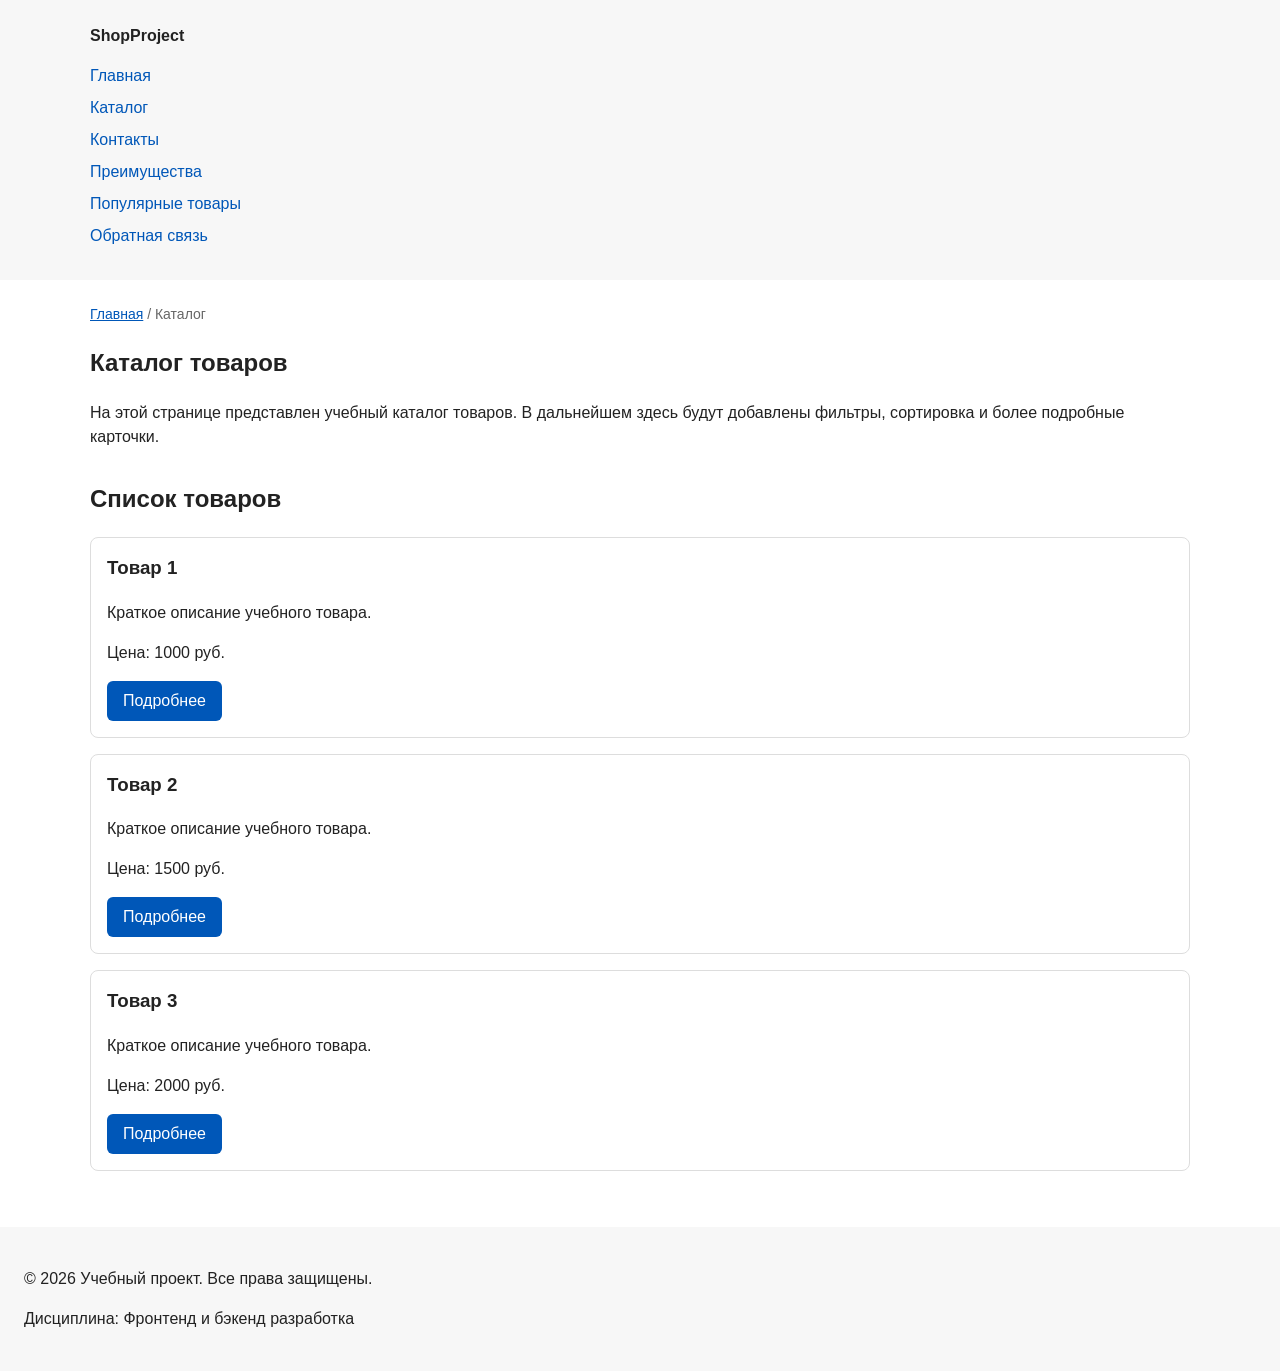
==== catalog.html @ 83f42b80 "feat: add multi-page structure navigation and anchors" ====
<!DOCTYPE html>
<html lang="ru">
<head>
  <meta charset="UTF-8">
  <meta name="viewport" content="width=device-width, initial-scale=1.0">
  <meta name="description" content="Каталог товаров учебного интернет-магазина.">
  <title>Каталог товаров — Учебный интернет-магазин</title>
  <link rel="stylesheet" href="css/style.css">
</head>
<body>
  <header>
    <div class="site-header">
      <a class="site-logo" href="index.html">ShopProject</a>

      <nav class="site-nav" aria-label="Основная навигация">
        <ul class="site-nav__list">
          <li><a href="index.html">Главная</a></li>
          <li><a href="catalog.html">Каталог</a></li>
          <li><a href="contacts.html">Контакты</a></li>
          <li><a href="index.html#advantages">Преимущества</a></li>
          <li><a href="index.html#popular">Популярные товары</a></li>
          <li><a href="index.html#contacts">Обратная связь</a></li>
        </ul>
      </nav>
    </div>
  </header>

  <main>
    <nav class="breadcrumbs" aria-label="Хлебные крошки">
      <a href="index.html">Главная</a>
      <span>Каталог</span>
    </nav>

    <section class="section">
      <h1>Каталог товаров</h1>
      <p>
        На этой странице представлен учебный каталог товаров.
        В дальнейшем здесь будут добавлены фильтры, сортировка и более
        подробные карточки.
      </p>
    </section>

    <section class="section">
      <h2>Список товаров</h2>

      <article class="product-card">
        <h3>Товар 1</h3>
        <p>Краткое описание учебного товара.</p>
        <p>Цена: 1000 руб.</p>
        <a class="button" href="index.html#popular">Подробнее</a>
      </article>

      <article class="product-card">
        <h3>Товар 2</h3>
        <p>Краткое описание учебного товара.</p>
        <p>Цена: 1500 руб.</p>
        <a class="button" href="index.html#popular">Подробнее</a>
      </article>

      <article class="product-card">
        <h3>Товар 3</h3>
        <p>Краткое описание учебного товара.</p>
        <p>Цена: 2000 руб.</p>
        <a class="button" href="index.html#popular">Подробнее</a>
      </article>
    </section>
  </main>

  <footer>
    <p>&copy; 2026 Учебный проект. Все права защищены.</p>
    <p>Дисциплина: Фронтенд и бэкенд разработка</p>
  </footer>
</body>
</html>
---- css/style.css ----
/* ===============================
   1. Переменные проекта
   =============================== */

:root {
  /* Основные цвета проекта */
  --color-bg: #ffffff;
  --color-text: #222222;
  --color-muted: #666666;
  --color-primary: #0057b8;
  --color-primary-dark: #003f86;
  --color-border: #dddddd;
  --color-surface: #f7f7f7;
  --color-surface-accent: #eef5ff;
  --color-danger: #b00020;
  --color-success: #168a2f;
  --color-success-bg: #eefaf0;
  --color-white: #ffffff;

  /* Отступы */
  --space-xs: 4px;
  --space-sm: 8px;
  --space-md: 16px;
  --space-lg: 24px;
  --space-xl: 32px;

  /* Скругления */
  --radius-sm: 6px;
  --radius-md: 8px;
  --radius-lg: 12px;

  /* Размеры */
  --container-width: 1100px;
}

/* ===============================
   2. Базовые стили
   =============================== */

* {
  box-sizing: border-box;
}

html {
  scroll-behavior: smooth;
}

body {
  margin: 0;
  font-family: Arial, sans-serif;
  line-height: 1.5;
  color: var(--color-text);
  background-color: var(--color-bg);
}

:target {
  outline: 2px dashed var(--color-primary);
  outline-offset: 4px;
}

header,
main,
footer {
  padding: var(--space-lg);
}

header {
  background-color: var(--color-surface);
}

footer {
  background-color: var(--color-surface);
}

/* ===============================
   3. Общие элементы интерфейса
   =============================== */

a {
  color: var(--color-primary);
}

a:hover {
  color: var(--color-primary-dark);
}

a:focus-visible {
  outline: 2px solid var(--color-primary);
  outline-offset: 3px;
}

.button {
  display: inline-block;
  padding: var(--space-sm) var(--space-md);
  color: var(--color-white);
  background-color: var(--color-primary);
  text-decoration: none;
  border: none;
  border-radius: var(--radius-sm);
  cursor: pointer;
}

.button:hover {
  background-color: var(--color-primary-dark);
}

.button:focus-visible {
  outline: 2px solid var(--color-primary);
  outline-offset: 3px;
}

.button:disabled {
  opacity: 0.6;
  cursor: not-allowed;
}

/* ===============================
   4. Компоненты страницы
   =============================== */

.site-header {
  max-width: var(--container-width);
  margin: 0 auto;
}

.breadcrumbs {
  max-width: var(--container-width);
  margin: 0 auto var(--space-md);
  font-size: 14px;
  color: var(--color-muted);
}

.breadcrumbs a {
  color: var(--color-primary);
}

.breadcrumbs span::before {
  content: " / ";
  color: var(--color-muted);
}

.site-logo {
  font-weight: bold;
  text-decoration: none;
  color: var(--color-text);
}

.site-nav__list {
  padding: 0;
  margin: var(--space-md) 0 0;
  list-style: none;
}

.site-nav__list li {
  margin-bottom: var(--space-sm);
}

.site-nav__list a {
  color: var(--color-primary);
  text-decoration: none;
}

.site-nav__list a:hover {
  text-decoration: underline;
}

.hero {
  max-width: var(--container-width);
  margin: 0 auto var(--space-xl);
  padding: var(--space-xl) var(--space-lg);
  background-color: var(--color-surface-accent);
  border-radius: var(--radius-lg);
}

.section {
  max-width: var(--container-width);
  margin: 0 auto var(--space-xl);
}

.section h2 {
  margin-top: 0;
}

.product-card {
  margin-bottom: var(--space-md);
  padding: var(--space-md);
  border: 1px solid var(--color-border);
  border-radius: var(--radius-md);
  background-color: var(--color-bg);
}

.product-card:hover {
  border-color: var(--color-primary);
}

.product-card h3 {
  margin-top: 0;
}

.aside-info {
  max-width: var(--container-width);
  margin: 0 auto var(--space-xl);
  padding: var(--space-md);
  border-left: 4px solid var(--color-primary);
  background-color: var(--color-surface);
}

/* ===============================
   5. Форма и модальное окно
   =============================== */

.order-dialog {
  width: min(100% - 32px, 560px);
  padding: var(--space-lg);
  border: none;
  border-radius: var(--radius-lg);
}

.order-dialog::backdrop {
  background-color: rgba(0, 0, 0, 0.5);
}

.form-field {
  margin-bottom: var(--space-md);
}

.form-field label {
  display: block;
  margin-bottom: var(--space-xs);
}

.form-field input,
.form-field select,
.form-field textarea {
  width: 100%;
  padding: 10px 12px;
  border: 1px solid var(--color-border);
  border-radius: var(--radius-sm);
  font: inherit;
}

.form-field input[type="checkbox"] {
  width: auto;
}

.form-field small {
  display: block;
  margin-top: var(--space-xs);
  color: var(--color-muted);
}

.form-field input:hover,
.form-field select:hover,
.form-field textarea:hover {
  border-color: var(--color-primary);
}

.form-field input:focus-visible,
.form-field select:focus-visible,
.form-field textarea:focus-visible,
.form-actions button:focus-visible {
  outline: 2px solid var(--color-primary);
  outline-offset: 3px;
}

[aria-invalid="true"] {
  border-color: var(--color-danger);
}

.form-actions {
  display: flex;
  gap: var(--space-md);
  margin-top: var(--space-lg);
}

.success-message {
  max-width: var(--container-width);
  margin: var(--space-lg) auto;
  padding: var(--space-md);
  border-left: 4px solid var(--color-success);
  background-color: var(--color-success-bg);
}
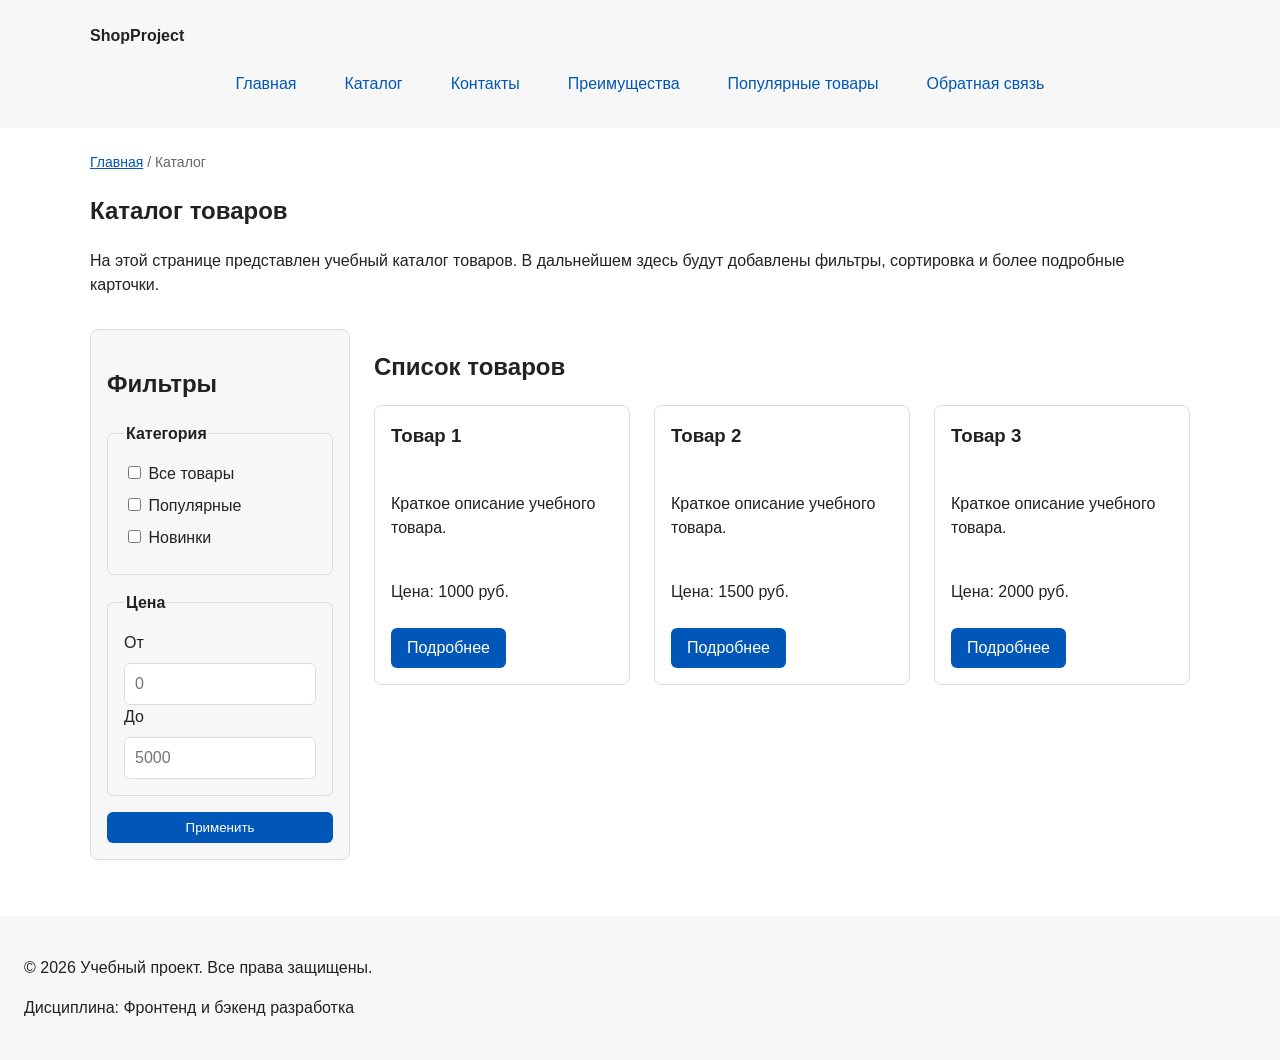
==== commit 9937312a: "feat: add flex navigation and grid catalog layout" ====
--- a/catalog.html
+++ b/catalog.html
@@ -40,29 +40,70 @@
       </p>
     </section>
 
-    <section class="section">
-      <h2>Список товаров</h2>
+    <section class="catalog-layout">
+      <aside class="catalog-filters">
+        <h2>Фильтры</h2>
 
-      <article class="product-card">
-        <h3>Товар 1</h3>
-        <p>Краткое описание учебного товара.</p>
-        <p>Цена: 1000 руб.</p>
-        <a class="button" href="index.html#popular">Подробнее</a>
-      </article>
+        <form class="filters-form" action="#" method="get">
+          <fieldset>
+            <legend>Категория</legend>
 
-      <article class="product-card">
-        <h3>Товар 2</h3>
-        <p>Краткое описание учебного товара.</p>
-        <p>Цена: 1500 руб.</p>
-        <a class="button" href="index.html#popular">Подробнее</a>
-      </article>
+            <label>
+              <input type="checkbox" name="category" value="all">
+              Все товары
+            </label>
 
-      <article class="product-card">
-        <h3>Товар 3</h3>
-        <p>Краткое описание учебного товара.</p>
-        <p>Цена: 2000 руб.</p>
-        <a class="button" href="index.html#popular">Подробнее</a>
-      </article>
+            <label>
+              <input type="checkbox" name="category" value="popular">
+              Популярные
+            </label>
+
+            <label>
+              <input type="checkbox" name="category" value="new">
+              Новинки
+            </label>
+          </fieldset>
+
+          <fieldset>
+            <legend>Цена</legend>
+
+            <label for="price-from">От</label>
+            <input id="price-from" name="price-from" type="number" min="0" placeholder="0">
+
+            <label for="price-to">До</label>
+            <input id="price-to" name="price-to" type="number" min="0" placeholder="5000">
+          </fieldset>
+
+          <button class="button" type="submit">Применить</button>
+        </form>
+      </aside>
+
+      <section class="catalog-products">
+        <h2>Список товаров</h2>
+
+        <div class="products-grid">
+          <article class="product-card">
+            <h3>Товар 1</h3>
+            <p>Краткое описание учебного товара.</p>
+            <p>Цена: 1000 руб.</p>
+            <a class="button" href="index.html#popular">Подробнее</a>
+          </article>
+
+          <article class="product-card">
+            <h3>Товар 2</h3>
+            <p>Краткое описание учебного товара.</p>
+            <p>Цена: 1500 руб.</p>
+            <a class="button" href="index.html#popular">Подробнее</a>
+          </article>
+
+          <article class="product-card">
+            <h3>Товар 3</h3>
+            <p>Краткое описание учебного товара.</p>
+            <p>Цена: 2000 руб.</p>
+            <a class="button" href="index.html#popular">Подробнее</a>
+          </article>
+        </div>
+      </section>
     </section>
   </main>
 
--- a/css/style.css
+++ b/css/style.css
@@ -146,22 +146,27 @@
 }
 
 .site-nav__list {
+  display: flex;
+  flex-wrap: wrap;
+  justify-content: center;
+  align-items: center;
+  gap: var(--space-md);
   padding: 0;
   margin: var(--space-md) 0 0;
   list-style: none;
 }
 
-.site-nav__list li {
-  margin-bottom: var(--space-sm);
-}
-
 .site-nav__list a {
+  display: inline-block;
+  padding: var(--space-sm) var(--space-md);
   color: var(--color-primary);
   text-decoration: none;
+  border-radius: var(--radius-sm);
 }
 
 .site-nav__list a:hover {
-  text-decoration: underline;
+  color: var(--color-white);
+  background-color: var(--color-primary);
 }
 
 .hero {
@@ -181,8 +186,17 @@
   margin-top: 0;
 }
 
+.products-grid {
+  display: grid;
+  grid-template-columns: repeat(3, 1fr);
+  gap: var(--space-lg);
+}
+
 .product-card {
-  margin-bottom: var(--space-md);
+  display: flex;
+  flex-direction: column;
+  gap: var(--space-sm);
+  margin-bottom: 0;
   padding: var(--space-md);
   border: 1px solid var(--color-border);
   border-radius: var(--radius-md);
@@ -195,6 +209,11 @@
 
 .product-card h3 {
   margin-top: 0;
+}
+
+.product-card .button {
+  margin-top: auto;
+  align-self: flex-start;
 }
 
 .aside-info {
@@ -280,3 +299,57 @@
   border-left: 4px solid var(--color-success);
   background-color: var(--color-success-bg);
 }
+
+/* ===============================
+   6. Каталог: фильтры и товары
+   =============================== */
+
+.catalog-layout {
+  max-width: var(--container-width);
+  margin: 0 auto var(--space-xl);
+  display: grid;
+  grid-template-columns: 260px 1fr;
+  grid-template-areas: "filters products";
+  gap: var(--space-lg);
+}
+
+.catalog-filters {
+  grid-area: filters;
+  padding: var(--space-md);
+  border: 1px solid var(--color-border);
+  border-radius: var(--radius-md);
+  background-color: var(--color-surface);
+}
+
+.catalog-products {
+  grid-area: products;
+}
+
+.filters-form {
+  display: grid;
+  gap: var(--space-md);
+}
+
+.filters-form fieldset {
+  margin: 0;
+  padding: var(--space-md);
+  border: 1px solid var(--color-border);
+  border-radius: var(--radius-sm);
+}
+
+.filters-form legend {
+  font-weight: 700;
+}
+
+.filters-form label {
+  display: block;
+  margin-bottom: var(--space-sm);
+}
+
+.filters-form input[type="number"] {
+  width: 100%;
+  padding: 8px 10px;
+  border: 1px solid var(--color-border);
+  border-radius: var(--radius-sm);
+  font: inherit;
+}
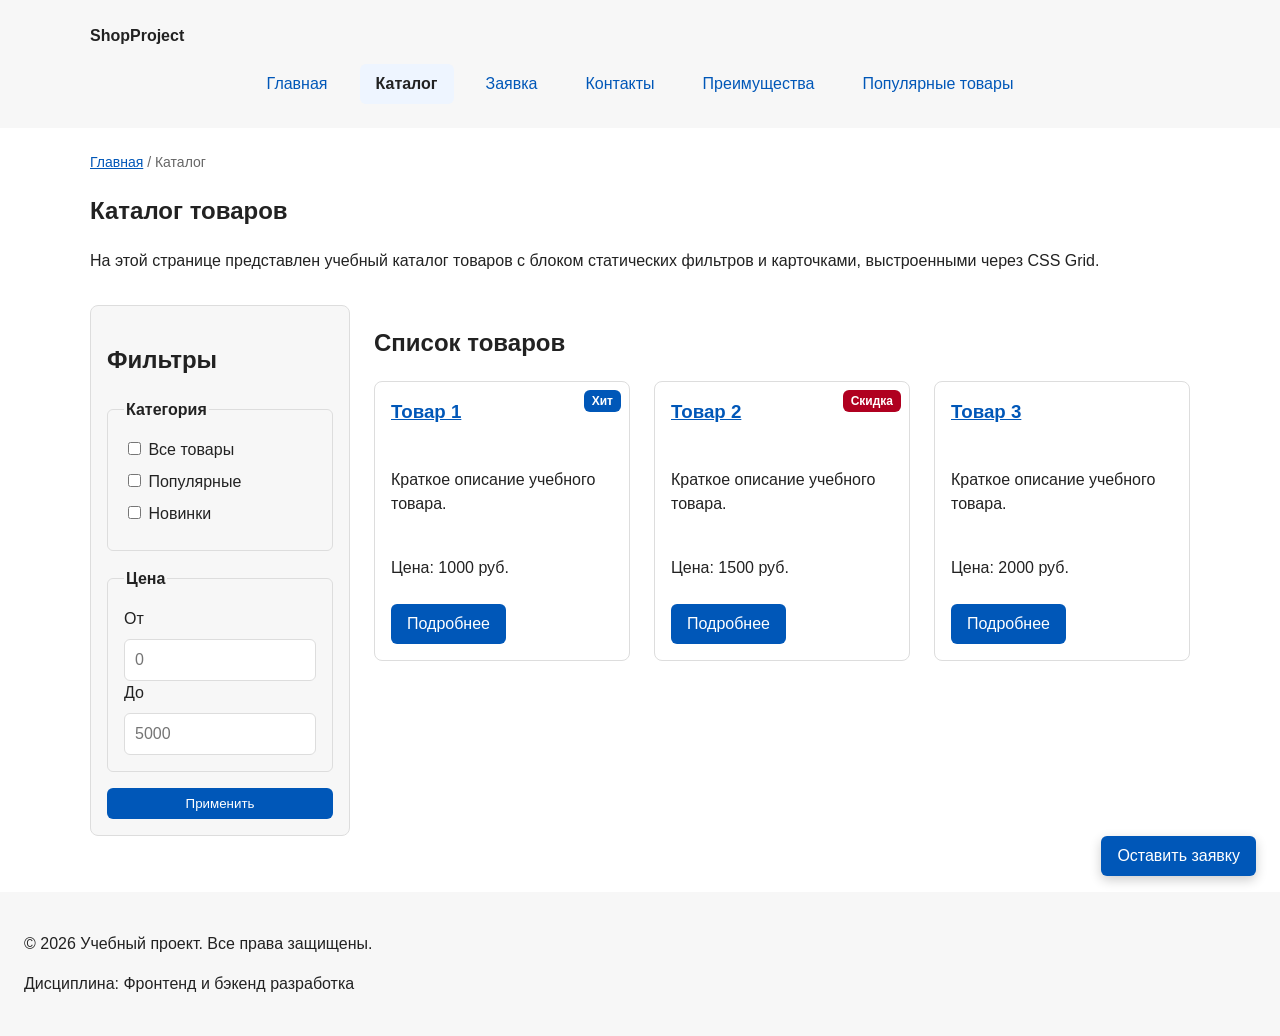
==== commit 2d19f4f5: "feat: add product and order pages, BEM naming and positioning for KR1" ====
--- a/catalog.html
+++ b/catalog.html
@@ -8,18 +8,18 @@
   <link rel="stylesheet" href="css/style.css">
 </head>
 <body>
-  <header>
-    <div class="site-header">
-      <a class="site-logo" href="index.html">ShopProject</a>
+  <header class="site-header">
+    <div class="site-header__inner">
+      <a class="site-header__logo" href="index.html">ShopProject</a>
 
       <nav class="site-nav" aria-label="Основная навигация">
         <ul class="site-nav__list">
-          <li><a href="index.html">Главная</a></li>
-          <li><a href="catalog.html">Каталог</a></li>
-          <li><a href="contacts.html">Контакты</a></li>
-          <li><a href="index.html#advantages">Преимущества</a></li>
-          <li><a href="index.html#popular">Популярные товары</a></li>
-          <li><a href="index.html#contacts">Обратная связь</a></li>
+          <li class="site-nav__item"><a class="site-nav__link" href="index.html">Главная</a></li>
+          <li class="site-nav__item"><a class="site-nav__link site-nav__link--active" href="catalog.html">Каталог</a></li>
+          <li class="site-nav__item"><a class="site-nav__link" href="order.html">Заявка</a></li>
+          <li class="site-nav__item"><a class="site-nav__link" href="contacts.html">Контакты</a></li>
+          <li class="site-nav__item"><a class="site-nav__link" href="index.html#advantages">Преимущества</a></li>
+          <li class="site-nav__item"><a class="site-nav__link" href="index.html#popular">Популярные товары</a></li>
         </ul>
       </nav>
     </div>
@@ -34,9 +34,8 @@
     <section class="section">
       <h1>Каталог товаров</h1>
       <p>
-        На этой странице представлен учебный каталог товаров.
-        В дальнейшем здесь будут добавлены фильтры, сортировка и более
-        подробные карточки.
+        На этой странице представлен учебный каталог товаров с блоком
+        статических фильтров и карточками, выстроенными через CSS Grid.
       </p>
     </section>
 
@@ -83,24 +82,26 @@
 
         <div class="products-grid">
           <article class="product-card">
-            <h3>Товар 1</h3>
-            <p>Краткое описание учебного товара.</p>
-            <p>Цена: 1000 руб.</p>
-            <a class="button" href="index.html#popular">Подробнее</a>
+            <span class="product-card__badge">Хит</span>
+            <h3 class="product-card__title"><a href="product.html">Товар 1</a></h3>
+            <p class="product-card__description">Краткое описание учебного товара.</p>
+            <p class="product-card__price">Цена: 1000 руб.</p>
+            <a class="button product-card__button" href="product.html">Подробнее</a>
+          </article>
+
+          <article class="product-card product-card--sale">
+            <span class="product-card__badge">Скидка</span>
+            <h3 class="product-card__title"><a href="product.html">Товар 2</a></h3>
+            <p class="product-card__description">Краткое описание учебного товара.</p>
+            <p class="product-card__price">Цена: 1500 руб.</p>
+            <a class="button product-card__button" href="product.html">Подробнее</a>
           </article>
 
           <article class="product-card">
-            <h3>Товар 2</h3>
-            <p>Краткое описание учебного товара.</p>
-            <p>Цена: 1500 руб.</p>
-            <a class="button" href="index.html#popular">Подробнее</a>
-          </article>
-
-          <article class="product-card">
-            <h3>Товар 3</h3>
-            <p>Краткое описание учебного товара.</p>
-            <p>Цена: 2000 руб.</p>
-            <a class="button" href="index.html#popular">Подробнее</a>
+            <h3 class="product-card__title"><a href="product.html">Товар 3</a></h3>
+            <p class="product-card__description">Краткое описание учебного товара.</p>
+            <p class="product-card__price">Цена: 2000 руб.</p>
+            <a class="button product-card__button" href="product.html">Подробнее</a>
           </article>
         </div>
       </section>
@@ -111,5 +112,7 @@
     <p>&copy; 2026 Учебный проект. Все права защищены.</p>
     <p>Дисциплина: Фронтенд и бэкенд разработка</p>
   </footer>
+
+  <a class="button cta-fixed" href="order.html">Оставить заявку</a>
 </body>
 </html>
--- a/css/style.css
+++ b/css/style.css
@@ -118,7 +118,7 @@
    4. Компоненты страницы
    =============================== */
 
-.site-header {
+.site-header__inner {
   max-width: var(--container-width);
   margin: 0 auto;
 }
@@ -134,12 +134,13 @@
   color: var(--color-primary);
 }
 
+.breadcrumbs a:not(:first-child)::before,
 .breadcrumbs span::before {
   content: " / ";
   color: var(--color-muted);
 }
 
-.site-logo {
+.site-header__logo {
   font-weight: bold;
   text-decoration: none;
   color: var(--color-text);
@@ -156,7 +157,7 @@
   list-style: none;
 }
 
-.site-nav__list a {
+.site-nav__link {
   display: inline-block;
   padding: var(--space-sm) var(--space-md);
   color: var(--color-primary);
@@ -164,9 +165,15 @@
   border-radius: var(--radius-sm);
 }
 
-.site-nav__list a:hover {
+.site-nav__link:hover {
   color: var(--color-white);
   background-color: var(--color-primary);
+}
+
+.site-nav__link--active {
+  color: var(--color-text);
+  background-color: var(--color-surface-accent);
+  font-weight: bold;
 }
 
 .hero {
@@ -193,6 +200,7 @@
 }
 
 .product-card {
+  position: relative;
   display: flex;
   flex-direction: column;
   gap: var(--space-sm);
@@ -207,13 +215,34 @@
   border-color: var(--color-primary);
 }
 
-.product-card h3 {
+.product-card__title {
   margin-top: 0;
 }
 
-.product-card .button {
+.product-card__button {
   margin-top: auto;
   align-self: flex-start;
+}
+
+/*
+  Бейдж товара позиционируется абсолютно относительно
+  карточки (position: relative на .product-card).
+*/
+.product-card__badge {
+  position: absolute;
+  top: var(--space-sm);
+  right: var(--space-sm);
+  z-index: 1;
+  padding: 2px var(--space-sm);
+  font-size: 12px;
+  font-weight: bold;
+  color: var(--color-white);
+  background-color: var(--color-primary);
+  border-radius: var(--radius-sm);
+}
+
+.product-card--sale .product-card__badge {
+  background-color: var(--color-danger);
 }
 
 .aside-info {
@@ -239,18 +268,16 @@
   background-color: rgba(0, 0, 0, 0.5);
 }
 
-.form-field {
+.order-form__field {
   margin-bottom: var(--space-md);
 }
 
-.form-field label {
+.order-form__label {
   display: block;
   margin-bottom: var(--space-xs);
 }
 
-.form-field input,
-.form-field select,
-.form-field textarea {
+.order-form__input {
   width: 100%;
   padding: 10px 12px;
   border: 1px solid var(--color-border);
@@ -258,26 +285,22 @@
   font: inherit;
 }
 
-.form-field input[type="checkbox"] {
+.order-form__input[type="checkbox"] {
   width: auto;
 }
 
-.form-field small {
+.order-form__hint {
   display: block;
   margin-top: var(--space-xs);
   color: var(--color-muted);
 }
 
-.form-field input:hover,
-.form-field select:hover,
-.form-field textarea:hover {
+.order-form__input:hover {
   border-color: var(--color-primary);
 }
 
-.form-field input:focus-visible,
-.form-field select:focus-visible,
-.form-field textarea:focus-visible,
-.form-actions button:focus-visible {
+.order-form__input:focus-visible,
+.order-form__actions button:focus-visible {
   outline: 2px solid var(--color-primary);
   outline-offset: 3px;
 }
@@ -286,7 +309,7 @@
   border-color: var(--color-danger);
 }
 
-.form-actions {
+.order-form__actions {
   display: flex;
   gap: var(--space-md);
   margin-top: var(--space-lg);
@@ -315,6 +338,9 @@
 
 .catalog-filters {
   grid-area: filters;
+  position: sticky;
+  top: var(--space-lg);
+  z-index: 2;
   padding: var(--space-md);
   border: 1px solid var(--color-border);
   border-radius: var(--radius-md);
@@ -353,3 +379,94 @@
   border-radius: var(--radius-sm);
   font: inherit;
 }
+
+/* ===============================
+   7. Страница товара и таблица характеристик
+   =============================== */
+
+.product-detail {
+  max-width: var(--container-width);
+  margin: 0 auto var(--space-xl);
+  display: grid;
+  grid-template-columns: 360px 1fr;
+  gap: var(--space-lg);
+}
+
+.product-detail__image {
+  width: 100%;
+  height: auto;
+  border: 1px solid var(--color-border);
+  border-radius: var(--radius-md);
+  background-color: var(--color-surface);
+}
+
+.product-detail__info {
+  display: flex;
+  flex-direction: column;
+  gap: var(--space-sm);
+  align-items: flex-start;
+}
+
+.product-detail__title {
+  margin: 0;
+}
+
+.product-detail__price {
+  font-size: 24px;
+  font-weight: bold;
+  color: var(--color-primary-dark);
+}
+
+.specs-table {
+  width: 100%;
+  max-width: var(--container-width);
+  margin: 0 auto var(--space-xl);
+  border-collapse: collapse;
+}
+
+.specs-table caption {
+  margin-bottom: var(--space-sm);
+  font-weight: bold;
+  text-align: left;
+  color: var(--color-text);
+}
+
+.specs-table th,
+.specs-table td {
+  padding: var(--space-sm) var(--space-md);
+  border: 1px solid var(--color-border);
+  text-align: left;
+}
+
+.specs-table thead th {
+  background-color: var(--color-surface);
+}
+
+.specs-table tbody tr:nth-child(even) {
+  background-color: var(--color-surface);
+}
+
+/* ===============================
+   8. Страница заявки
+   =============================== */
+
+.order-page {
+  max-width: 560px;
+  margin: 0 auto var(--space-xl);
+  padding: var(--space-lg);
+  border: 1px solid var(--color-border);
+  border-radius: var(--radius-lg);
+  background-color: var(--color-surface-accent);
+}
+
+/* ===============================
+   9. Фиксированная кнопка заявки
+   =============================== */
+
+.cta-fixed {
+  position: fixed;
+  right: var(--space-lg);
+  bottom: var(--space-lg);
+  z-index: 30;
+  box-shadow: 0 4px 12px rgba(0, 0, 0, 0.2);
+}
